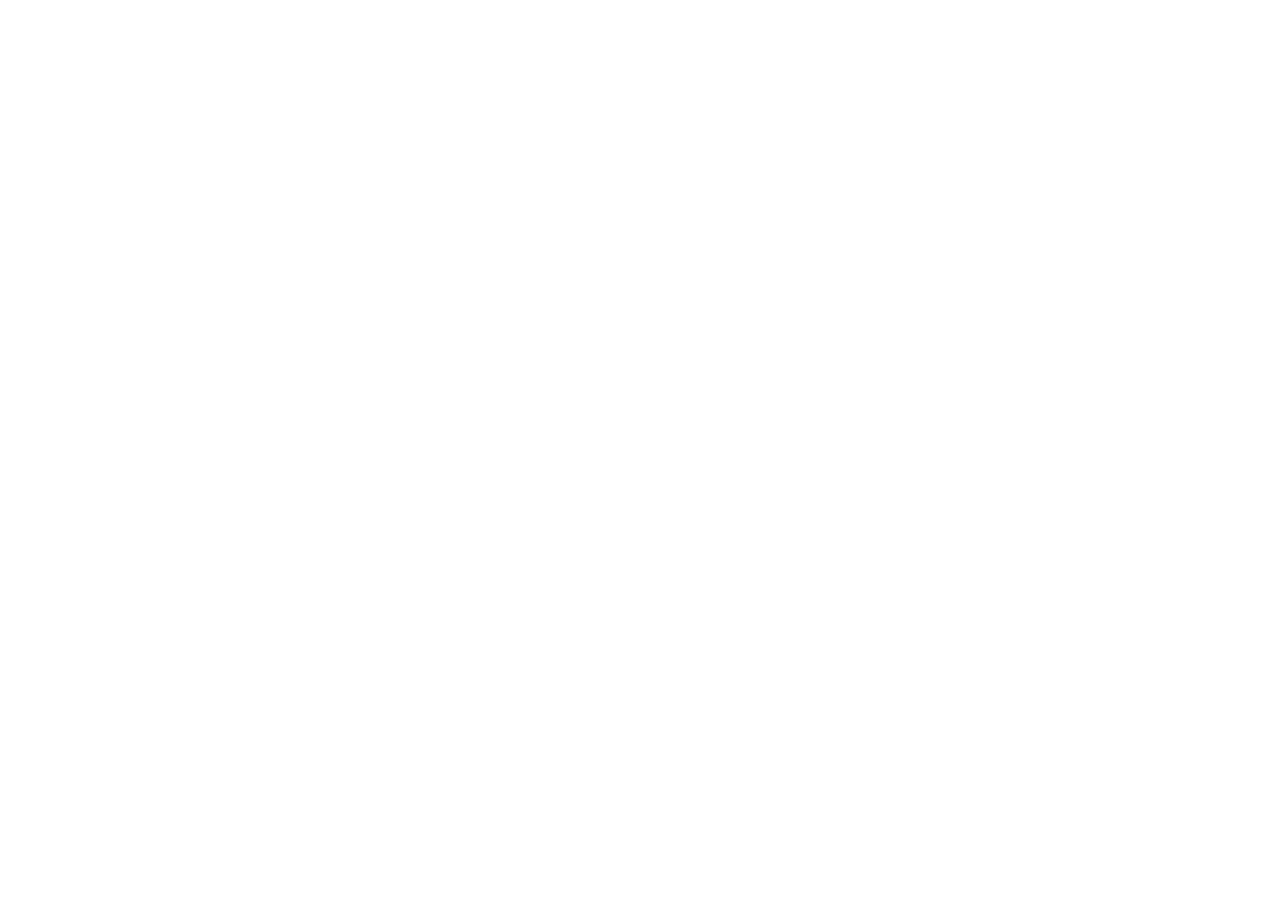
==== index.html @ 3efe01ef "html skelet sat op" ====
<!DOCTYPE html>
<html lang="da">

<head>
    <meta charset="utf-8">
    <meta name="viewport" content="width=device-width, initial-scale=1.0">
    <title>loginsite</title>
    <link rel="stylesheet" href="style.css">
</head>

<body>










    <script src="script.js"></script>
</body>

</html>
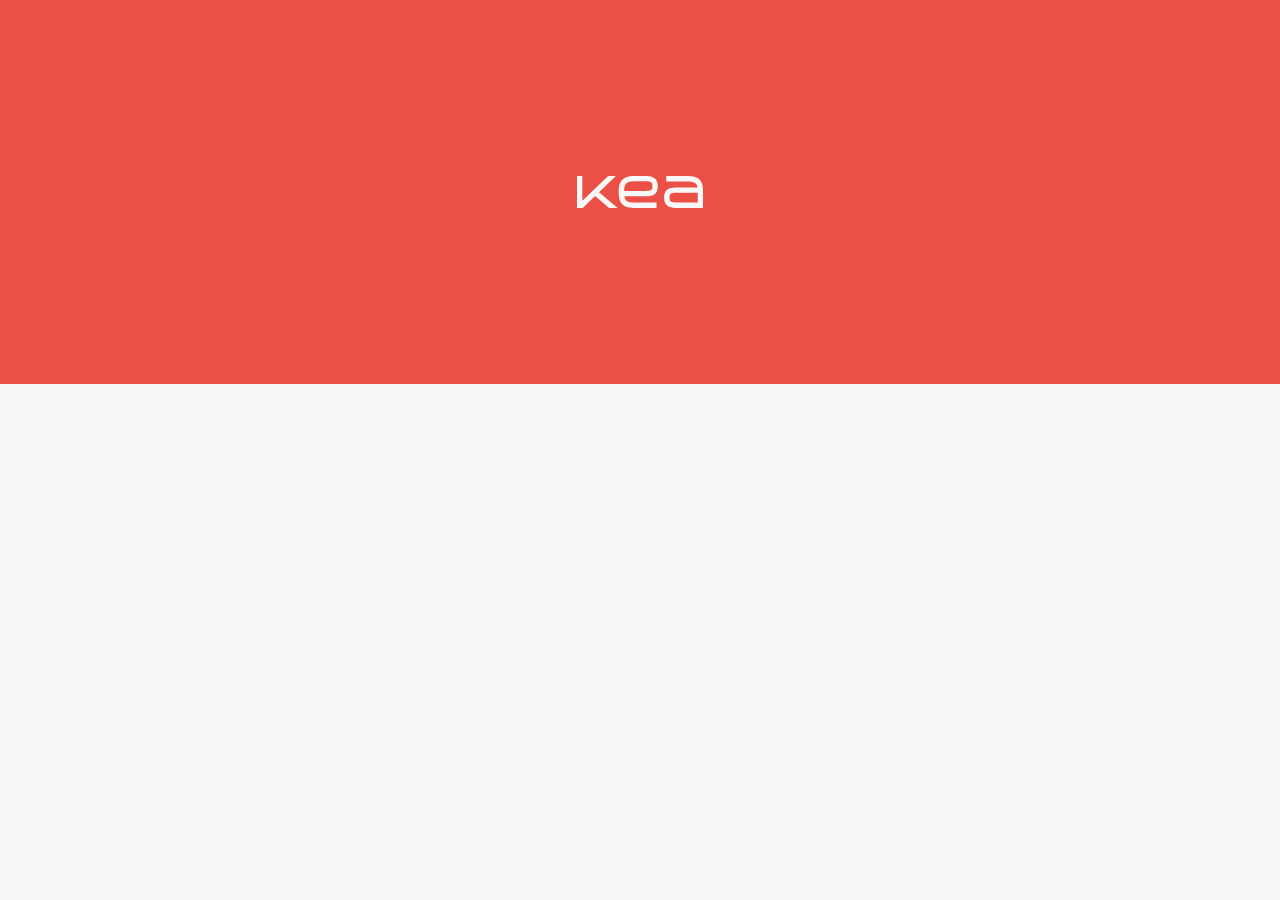
==== commit d2a379a4: "header er done" ====
--- a/index.html
+++ b/index.html
@@ -9,6 +9,21 @@
 </head>
 
 <body>
+
+    <header>
+        <img src="ui_kit/kealogo.svg" alt="kea logo">
+    </header>
+
+    <section>
+        <article></article>
+        <article></article>
+    </section>
+
+
+    <section>
+        <article></article>
+        <article></article>
+    </section>
 
 
 
--- a/style.css
+++ b/style.css
@@ -0,0 +1,30 @@
+* {
+    box-sizing: border-box;
+}
+
+
+/*LOGIN SITE*/
+
+body {
+    margin: 0;
+    width: 100;
+    background-color: #FAF7F7;
+}
+
+header {
+    display: flex;
+    flex-wrap: wrap;
+    background-color: #EA5045;
+    width: 100%;
+    height: 30vw;
+    margin: 0;
+    justify-content: center;
+}
+
+
+
+/*
+header img {
+    margin-left: 40%;
+}
+*/
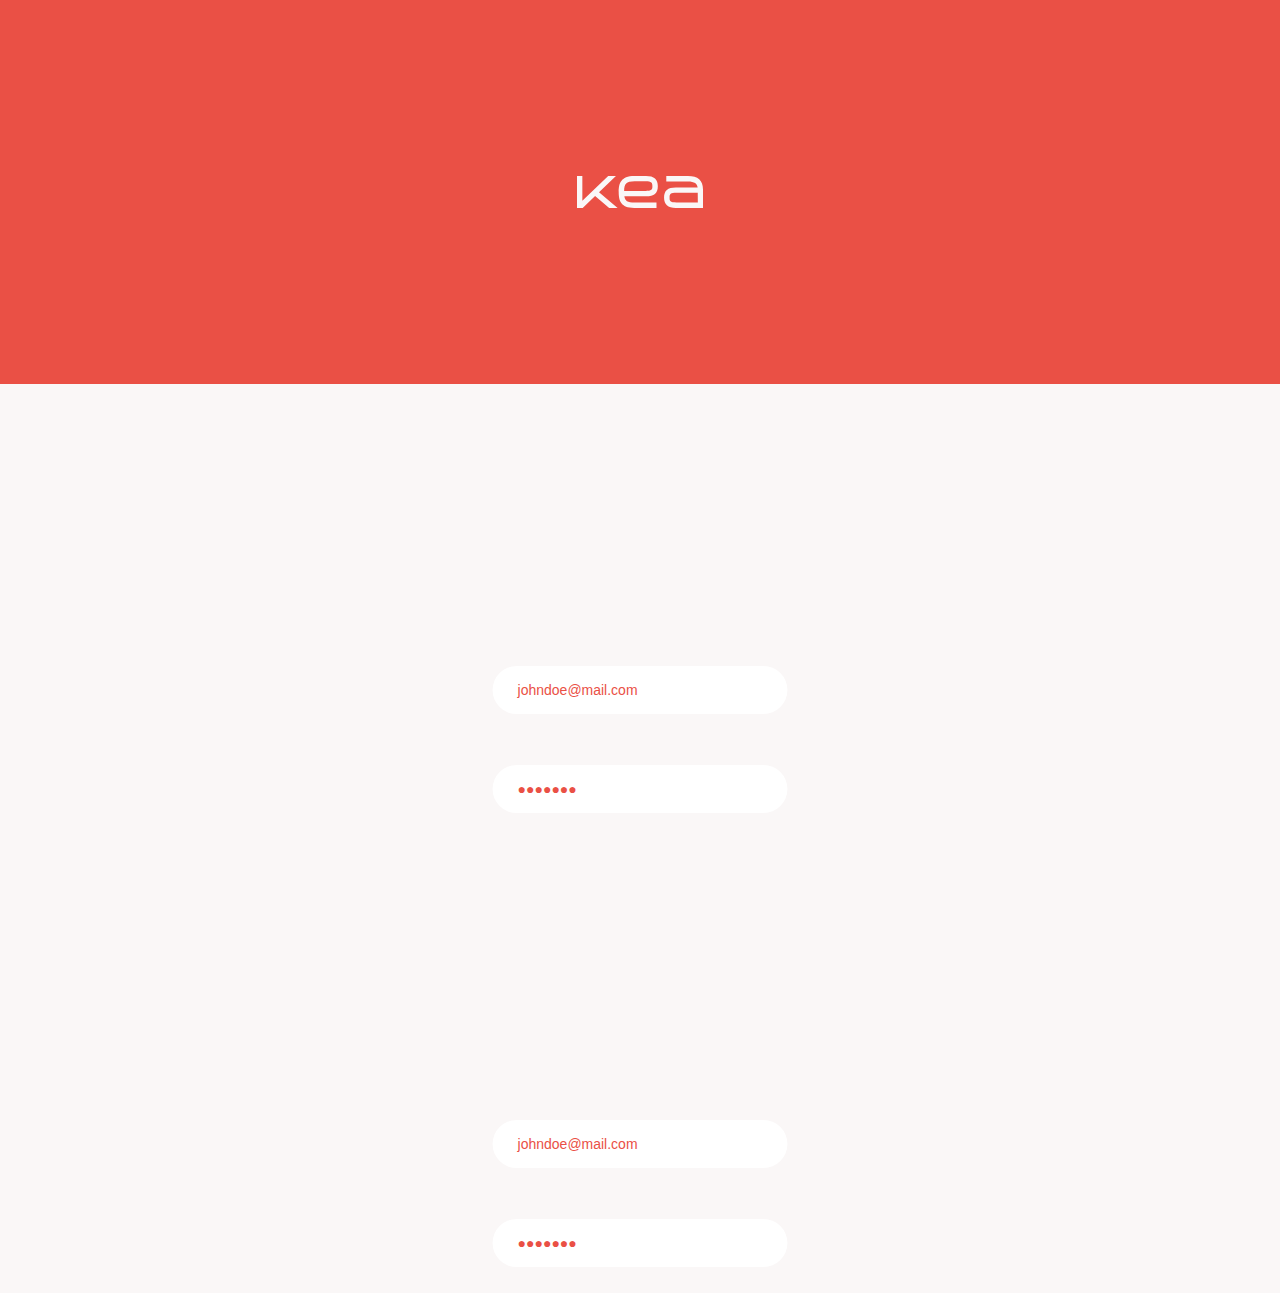
==== commit 547cc24c: "billeder sat ind på log in site" ====
--- a/index.html
+++ b/index.html
@@ -14,15 +14,20 @@
         <img src="ui_kit/kealogo.svg" alt="kea logo">
     </header>
 
-    <section>
-        <article></article>
-        <article></article>
+    <section id="login">
+        <article>
+            <img src="ui_kit/inputs.svg" alt="kea logo">
+            <img src="ui_kit/inputs-1.svg" alt="kea logo">
+
+        </article>
+
     </section>
 
 
-    <section>
-        <article></article>
-        <article></article>
+    <section id="continue">
+        <article><img src="ui_kit/inputs.svg" alt="kea logo">
+            <img src="ui_kit/inputs-1.svg" alt="kea logo"></article>
+
     </section>
 
 
@@ -35,6 +40,4 @@
 
 
     <script src="script.js"></script>
-</body>
-
-</html>
+</body></html>
--- a/style.css
+++ b/style.css
@@ -14,13 +14,39 @@
 header {
     display: flex;
     flex-wrap: wrap;
+    justify-content: center;
     background-color: #EA5045;
     width: 100%;
     height: 30vw;
     margin: 0;
-    justify-content: center;
+
 }
 
+#login article {
+    display: flex;
+    flex-wrap: wrap;
+    flex-direction: column;
+    justify-content: center;
+    margin-top: 20vw;
+}
+
+
+#login article img {
+    margin: 2vw;
+}
+
+
+#continue article {
+    display: flex;
+    flex-wrap: wrap;
+    flex-direction: column;
+    justify-content: center;
+    margin-top: 20vw;
+}
+
+#continue article img {
+    margin: 2vw;
+}
 
 
 /*
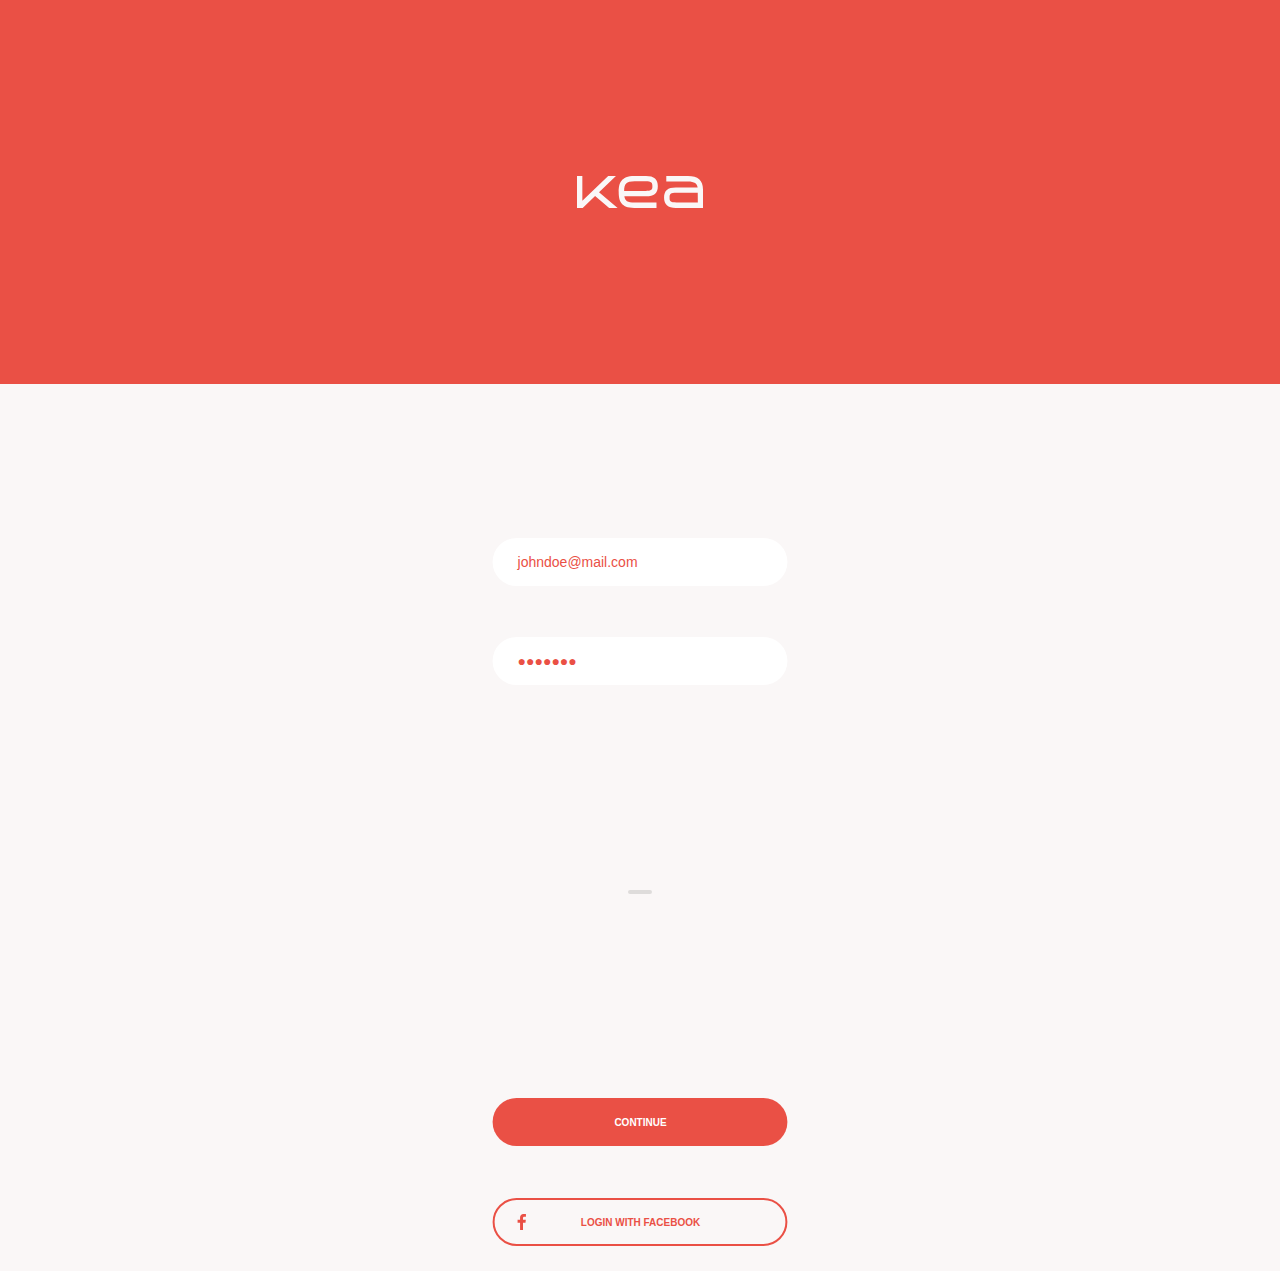
==== commit 27c92d9f: "html startside påbegyndt" ====
--- a/index.html
+++ b/index.html
@@ -16,8 +16,8 @@
 
     <section id="login">
         <article>
-            <img src="ui_kit/inputs.svg" alt="kea logo">
-            <img src="ui_kit/inputs-1.svg" alt="kea logo">
+            <img src="ui_kit/username.svg" alt="kea logo">
+            <img src="ui_kit/code.svg" alt="kea logo">
 
         </article>
 
@@ -25,8 +25,9 @@
 
 
     <section id="continue">
-        <article><img src="ui_kit/inputs.svg" alt="kea logo">
-            <img src="ui_kit/inputs-1.svg" alt="kea logo"></article>
+        <article><img src="ui_kit/Divider.svg" alt="kea logo"> </article>
+        <article><img src="ui_kit/Continue.svg" alt="kea logo">
+            <img src="ui_kit/login.svg" alt="kea logo"></article>
 
     </section>
 
--- a/style.css
+++ b/style.css
@@ -27,7 +27,7 @@
     flex-wrap: wrap;
     flex-direction: column;
     justify-content: center;
-    margin-top: 20vw;
+    margin-top: 10vw;
 }
 
 
@@ -41,7 +41,7 @@
     flex-wrap: wrap;
     flex-direction: column;
     justify-content: center;
-    margin-top: 20vw;
+    margin-top: 12vw;
 }
 
 #continue article img {
@@ -49,8 +49,4 @@
 }
 
 
-/*
-header img {
-    margin-left: 40%;
-}
-*/
+/****startside****/
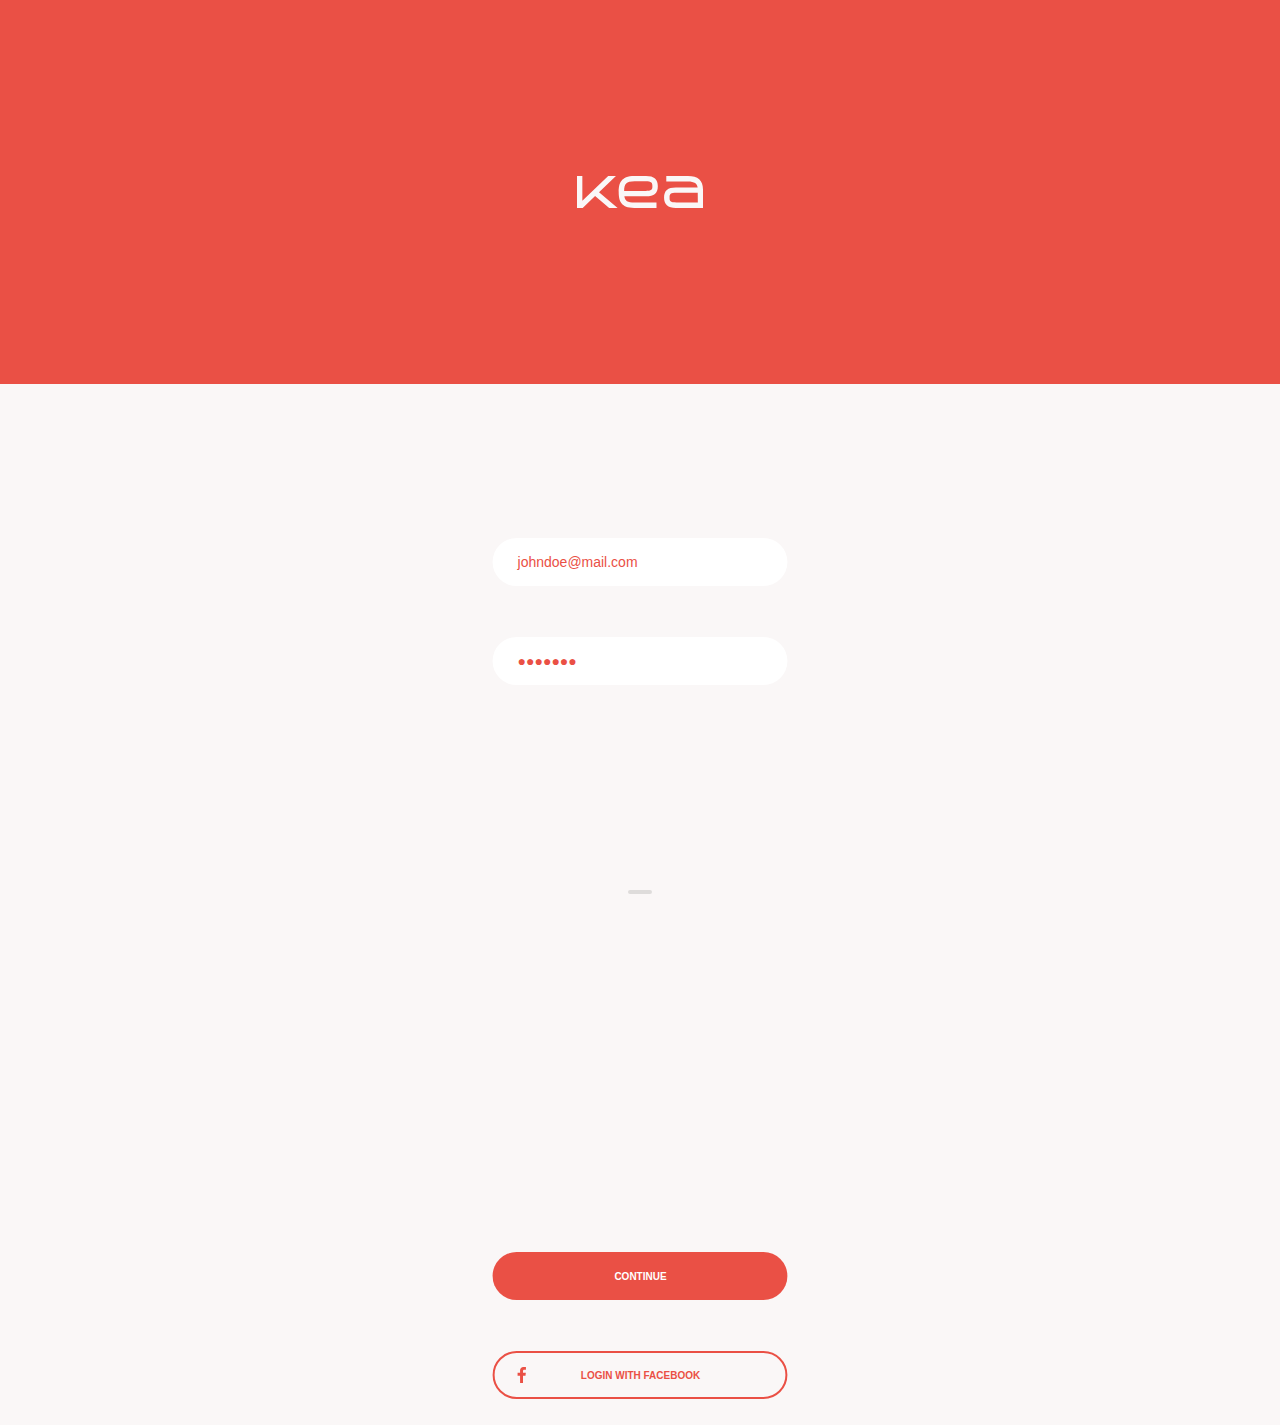
==== commit adf7e694: "html index næsten done undtaget divide img" ====
--- a/index.html
+++ b/index.html
@@ -16,29 +16,23 @@
 
     <section id="login">
         <article>
-            <img src="ui_kit/username.svg" alt="kea logo">
-            <img src="ui_kit/code.svg" alt="kea logo">
+            <img src="ui_kit/username.svg" alt="kea user">
+            <img src="ui_kit/code.svg" alt="kea code">
 
         </article>
-
     </section>
 
 
     <section id="continue">
-        <article><img src="ui_kit/Divider.svg" alt="kea logo"> </article>
-        <article><img src="ui_kit/Continue.svg" alt="kea logo">
+        <article><img src="ui_kit/Divider.svg" alt="divider"> </article>
+
+
+        <article>
+            <a href="start.html"><img src="ui_kit/Continue.svg" alt="continue"></a>
             <img src="ui_kit/login.svg" alt="kea logo"></article>
 
     </section>
 
 
-
-
-
-
-
-
-
-
     <script src="script.js"></script>
 </body></html>
--- a/style.css
+++ b/style.css
@@ -44,6 +44,15 @@
     margin-top: 12vw;
 }
 
+#continue article a {
+    display: flex;
+    flex-wrap: wrap;
+    flex-direction: column;
+    justify-content: center;
+    margin-top: 12vw;
+}
+
+
 #continue article img {
     margin: 2vw;
 }
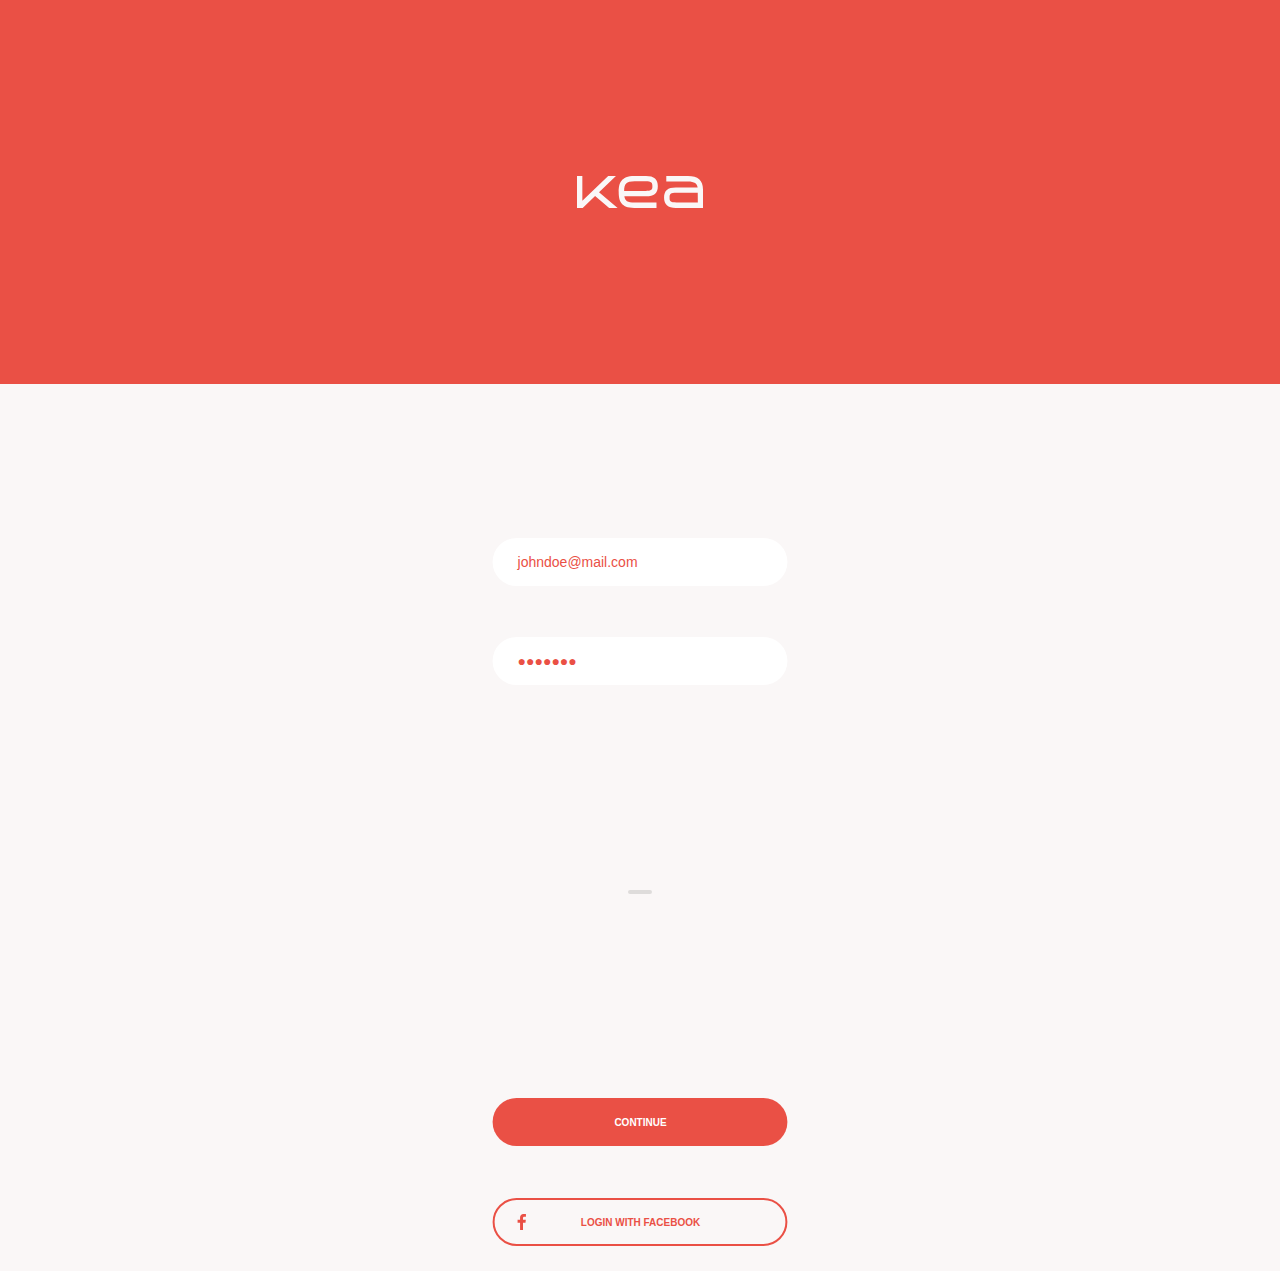
==== commit 7f1f5004: "box til startside igangsat" ====
--- a/index.html
+++ b/index.html
@@ -24,11 +24,11 @@
 
 
     <section id="continue">
-        <article><img src="ui_kit/Divider.svg" alt="divider"> </article>
+        <article><img src="ui_kit/Divider.svg" alt="divider">
 
 
-        <article>
-            <a href="start.html"><img src="ui_kit/Continue.svg" alt="continue"></a>
+
+            <a href="start.html"><img src="ui_kit/Continue.svg" alt="start"></a>
             <img src="ui_kit/login.svg" alt="kea logo"></article>
 
     </section>
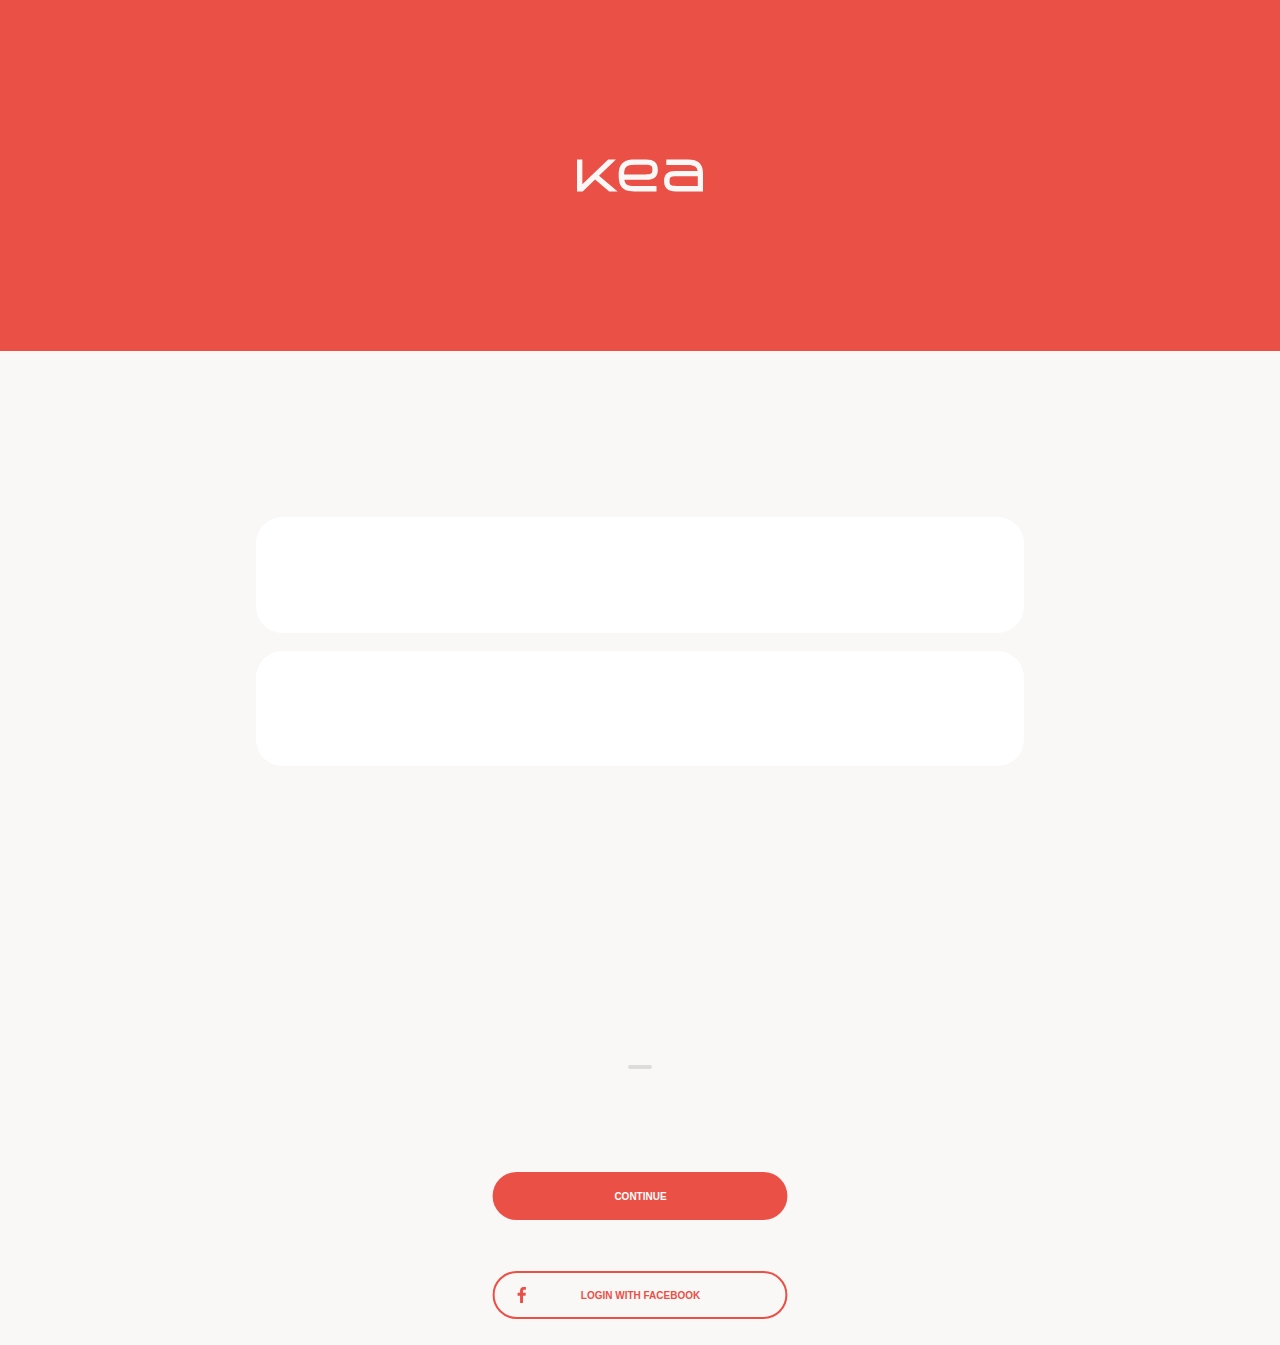
==== commit 27546340: "aflevering" ====
--- a/index.html
+++ b/index.html
@@ -15,11 +15,14 @@
     </header>
 
     <section id="login">
-        <article>
-            <img src="ui_kit/username.svg" alt="kea user">
-            <img src="ui_kit/code.svg" alt="kea code">
 
-        </article>
+
+        <form>
+            <input type="text" name="fname"><br>
+            <input type="text" name="lname"><br>
+
+        </form>
+
     </section>
 
 
--- a/style.css
+++ b/style.css
@@ -1,6 +1,20 @@
 * {
     box-sizing: border-box;
-}
+    margin: 0;
+}
+
+img {
+    max-width: 100%
+}
+
+/*FONTS*/
+
+@font-face {
+    font-family: canada-type-gibson;
+
+}
+
+
 
 
 /*LOGIN SITE*/
@@ -17,39 +31,45 @@
     justify-content: center;
     background-color: #EA5045;
     width: 100%;
-    height: 30vw;
+    height: 39vh;
     margin: 0;
-
-}
-
-#login article {
+}
+
+form {
     display: flex;
     flex-wrap: wrap;
     flex-direction: column;
     justify-content: center;
-    margin-top: 10vw;
-}
-
-
-#login article img {
-    margin: 2vw;
-}
+    margin-top: 13vw;
+}
+
+
+input {
+    height: 9vw;
+    width: 60vw;
+    border-radius: 2em;
+    border: 1px #eeee;
+    margin-left: 20vw;
+    font-family: ;
+    color: #EA5045;
+
+}
+
+
 
 
 #continue article {
     display: flex;
     flex-wrap: wrap;
     flex-direction: column;
-    justify-content: center;
-    margin-top: 12vw;
+    margin-top: 20vw;
 }
 
 #continue article a {
     display: flex;
     flex-wrap: wrap;
     flex-direction: column;
-    justify-content: center;
-    margin-top: 12vw;
+    margin-top: 4vw;
 }
 
 
@@ -57,5 +77,224 @@
     margin: 2vw;
 }
 
-
-/****startside****/
+/*******burgermenu***********/
+.hidden {
+    /*    display: none;*/
+    /*    transform: scale(0);*/
+    transform: translateX(+100%);
+    opacity: 0;
+}
+
+#menuknap {
+    display: inline-block;
+    position: absolute;
+    z-index: 4000;
+    right: 3vw;
+}
+
+
+
+/*postion får det til at ligge sig ovenpå det hele*/
+#menu {
+    display: flex;
+    flex-wrap: wrap;
+    flex-direction: column;
+    list-style-type: none;
+    transition: transform .3s;
+    transform-origin: top left;
+    background-color: #3F3140;
+    width: 100vw;
+    height: 100%;
+    position: fixed;
+    top: 0;
+    left: 0;
+    text-align: center;
+
+
+
+
+}
+
+#menu a {
+    color: #EA847C;
+    font-family: gibson, sans-serif;
+    font-size: 1.2em;
+    font-weight: 600;
+    text-decoration: none;
+    margin-bottom: 5px;
+}
+
+
+#menu img {
+    margin-top: 95px;
+    margin-bottom: 60px;
+    right: 5;
+}
+
+
+
+
+.footer {
+
+    bottom: 0;
+    left: 0;
+    position: absolute;
+    width: 100%;
+    background-color: #EA847C;
+    height: 6vh;
+    color: white;
+    font-family: gibson, sans-serif;
+    font-weight: 500;
+    font-size: 1.2rem;
+
+}
+
+
+.footer p {
+    margin-top: 2vw;
+}
+
+
+
+
+@media only screen and (min-width: 1600px) {
+
+    #menuknap {
+        display: none;
+    }
+
+    #menu.hidden {
+        transform: translateX(0);
+        opacity: 1;
+    }
+
+    #menu li {
+        display: inline-block;
+    }
+}
+
+
+/********startside**********/
+
+
+.profil {
+    position: absolute;
+    right: 10vw;
+}
+
+
+.header2 {
+    display: flex;
+    flex-wrap: wrap;
+    justify-content: space-between;
+    background-color: #EA5045;
+    width: 100%;
+    height: 12vw;
+    padding: 4vw;
+
+
+
+}
+
+figcaption {
+    color: #EA847C;
+    font-family: gibson, sans-serif;
+    font-weight: 500;
+    text-align: center;
+    font-size: 0.9rem;
+    align-items: baseline;
+
+}
+
+
+#box {
+    display: flex;
+    flex-wrap: wrap;
+    margin-top: 10px;
+    justify-content: space-between;
+    margin-left: 10px;
+    margin-right: 10px;
+
+
+}
+
+.box1row {
+    background-color: #FFFFFF;
+    padding: 15px;
+    width: 30vw;
+    height: 29vw;
+    margin-bottom: 2vw;
+
+
+}
+
+.box1row img {
+    margin-left: 8vw;
+    margin-top: 5vw;
+}
+
+
+
+
+.box2row {
+    background-color: #FFFFFF;
+    padding: 15px;
+    width: 63vw;
+    height: 29vw;
+    margin-bottom: 2vw;
+
+}
+
+.box3row {
+    background-color: #FFFFFF;
+    padding: 30px;
+    width: 63.3vw;
+    height: 60vw;
+}
+
+h1 {
+    color: #EA847C;
+    font-family: gibson, sans-serif;
+    font-weight: 600;
+    font-size: 2rem;
+    margin-top: 9vw;
+    margin-left: 10vw
+}
+
+h2 {
+    color: #EA847C;
+    font-family: gibson, sans-serif;
+    font-weight: 600;
+    font-size: 2rem;
+    margin-top: 18vw;
+    margin-left: 15vw
+}
+
+
+.box_left {
+    display: flex;
+    flex-wrap: wrap;
+    flex-direction: column;
+}
+
+#box_1 {
+    display: flex;
+    flex-wrap: wrap;
+    justify-content: space-between;
+    margin-left: 10px;
+    margin-right: 10px;
+
+
+}
+
+
+#box_2 {
+    display: flex;
+    flex-wrap: wrap;
+    justify-content: space-between;
+    margin-left: 10px;
+    margin-right: 10px;
+}
+
+
+/**********skema*****************/
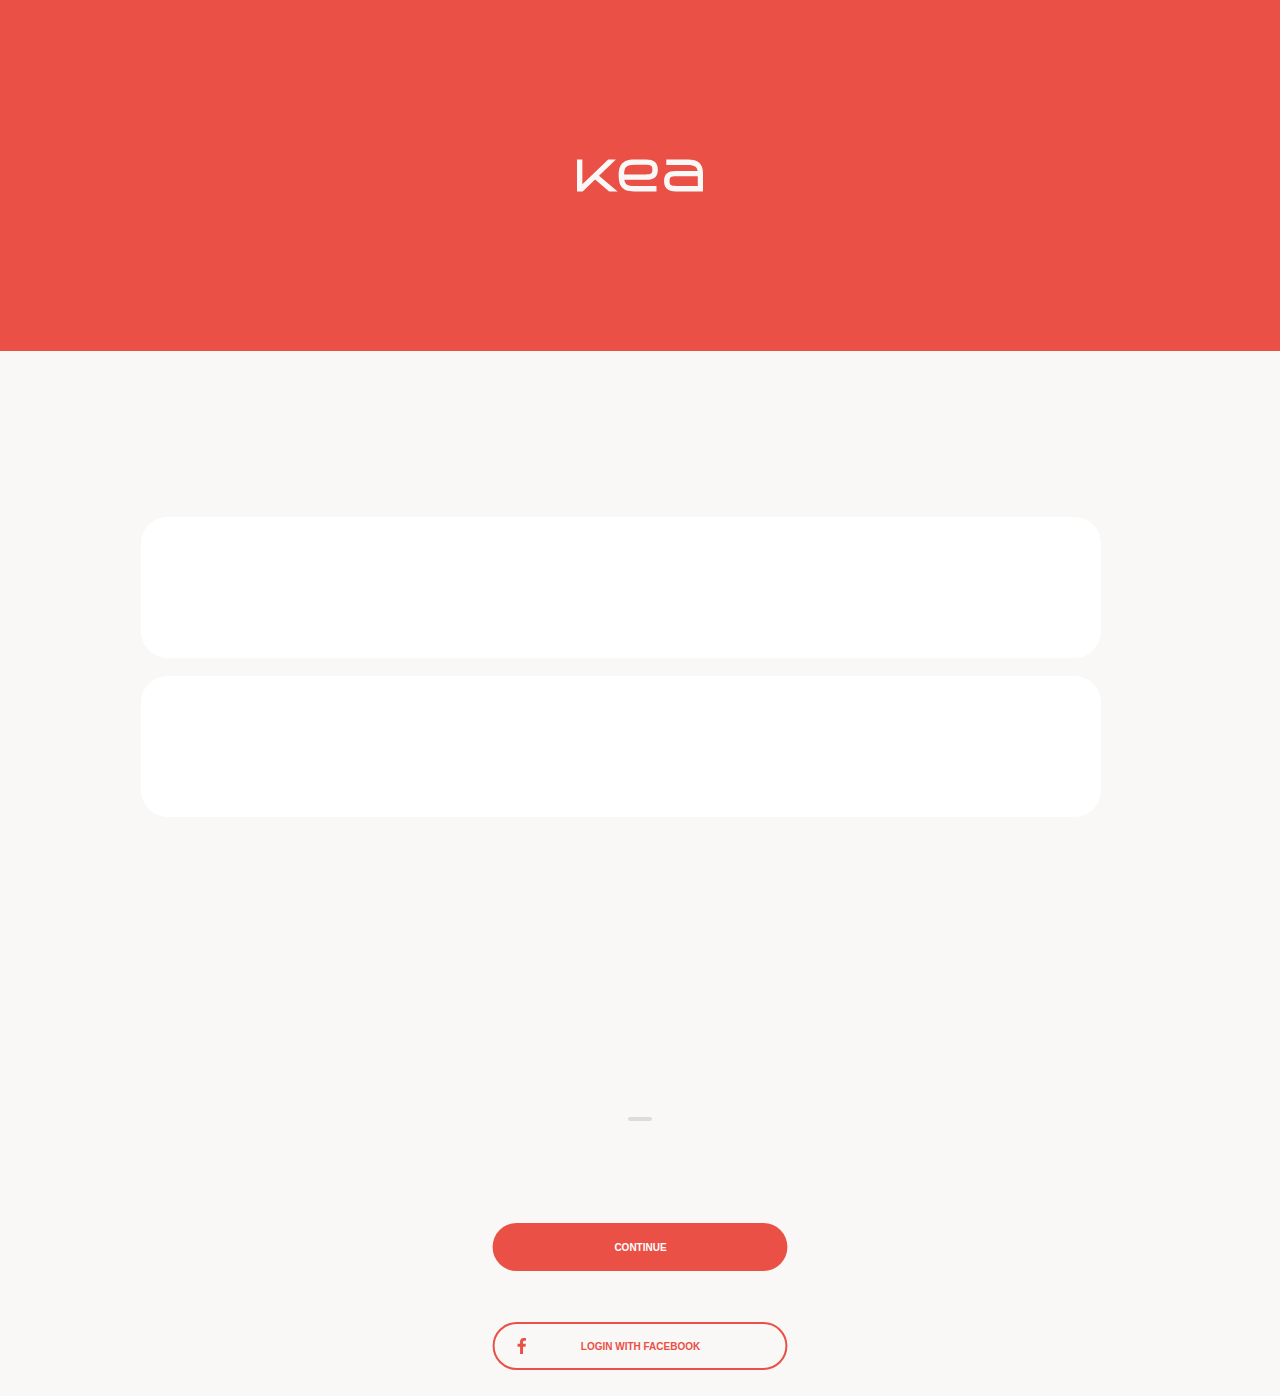
==== commit 5daf3b40: "done" ====
--- a/index.html
+++ b/index.html
@@ -19,7 +19,7 @@
 
         <form>
             <input type="text" name="fname"><br>
-            <input type="text" name="lname"><br>
+            <input type="password" name="lname"><br>
 
         </form>
 
--- a/style.css
+++ b/style.css
@@ -1,10 +1,13 @@
+/*****************   Generelle indstillinger *************************/
+
+
 * {
     box-sizing: border-box;
-    margin: 0;
+    margin: 0rem;
 }
 
 img {
-    max-width: 100%
+    max-width: 100%;
 }
 
 /*FONTS*/
@@ -15,13 +18,13 @@
 }
 
 
-
-
-/*LOGIN SITE*/
+/*********************************************************************/
+
+/*********************  Log-in site  ******************************/
 
 body {
-    margin: 0;
-    width: 100;
+    margin: 0vw;
+    width: 100%;
     background-color: #FAF7F7;
 }
 
@@ -45,12 +48,12 @@
 
 
 input {
-    height: 9vw;
-    width: 60vw;
+    height: 11vw;
+    width: 75vw;
     border-radius: 2em;
     border: 1px #eeee;
-    margin-left: 20vw;
-    font-family: ;
+    margin-left: 11vw;
+    font-family: canada-type-gibson;
     color: #EA5045;
 
 }
@@ -77,18 +80,21 @@
     margin: 2vw;
 }
 
-/*******burgermenu***********/
+
+/*********************************************************************/
+
+/*********************  Burgermenuen  ********************************/
 .hidden {
     /*    display: none;*/
     /*    transform: scale(0);*/
     transform: translateX(+100%);
-    opacity: 0;
+    display: none;
 }
 
 #menuknap {
     display: inline-block;
     position: absolute;
-    z-index: 4000;
+    z-index: 15;
     right: 3vw;
 }
 
@@ -99,18 +105,16 @@
     display: flex;
     flex-wrap: wrap;
     flex-direction: column;
-    list-style-type: none;
     transition: transform .3s;
     transform-origin: top left;
     background-color: #3F3140;
-    width: 100vw;
     height: 100%;
     position: fixed;
-    top: 0;
-    left: 0;
+    top: 0%;
+    left: 0%;
+    right: 0%;
     text-align: center;
-
-
+    z-index: 9;
 
 
 }
@@ -118,17 +122,18 @@
 #menu a {
     color: #EA847C;
     font-family: gibson, sans-serif;
-    font-size: 1.2em;
+    font-size: 1.1rem;
     font-weight: 600;
     text-decoration: none;
-    margin-bottom: 5px;
+    margin-bottom: 8vw;
+
 }
 
 
 #menu img {
     margin-top: 95px;
     margin-bottom: 60px;
-    right: 5;
+    right: 5vw;
 }
 
 
@@ -157,7 +162,7 @@
 
 
 
-@media only screen and (min-width: 1600px) {
+@media only screen and (min-width: 1200px) {
 
     #menuknap {
         display: none;
@@ -168,15 +173,15 @@
         opacity: 1;
     }
 
-    #menu li {
-        display: inline-block;
-    }
-}
-
-
-/********startside**********/
-
-
+
+}
+
+
+/*************************startside***********************************/
+
+
+
+/****************************header***********************************/
 .profil {
     position: absolute;
     right: 10vw;
@@ -195,6 +200,27 @@
 
 
 }
+
+
+
+/*******************************************************************/
+/**************************boxene***********************************/
+
+
+#startside {
+    display: flex;
+    flex-wrap: wrap;
+    justify-content: space-between;
+    margin-left: 10px;
+    margin-right: 10px;
+    margin-top: 10px;
+
+
+
+}
+
+
+/*****************Overskrifter under ikoner **************************/
 
 figcaption {
     color: #EA847C;
@@ -202,23 +228,19 @@
     font-weight: 500;
     text-align: center;
     font-size: 0.9rem;
-    align-items: baseline;
-
-}
-
-
-#box {
-    display: flex;
-    flex-wrap: wrap;
-    margin-top: 10px;
-    justify-content: space-between;
-    margin-left: 10px;
-    margin-right: 10px;
-
-
-}
-
-.box1row {
+    margin-top: 0.5rem;
+    margin-left:
+
+
+
+
+
+}
+
+
+/***************** den mindste box **********************************/
+
+.box_small {
     background-color: #FFFFFF;
     padding: 15px;
     width: 30vw;
@@ -228,15 +250,17 @@
 
 }
 
-.box1row img {
-    margin-left: 8vw;
+.box_small img {
+    margin-left: 6vw;
     margin-top: 5vw;
-}
-
-
-
-
-.box2row {
+
+}
+
+
+/************************* den lange box *****************************/
+
+
+.box_long {
     background-color: #FFFFFF;
     padding: 15px;
     width: 63vw;
@@ -245,21 +269,33 @@
 
 }
 
-.box3row {
+.box_long h1 {
+    color: #EA847C;
+    font-family: canada-type-gibson;
+    font-weight: 600;
+    font-size: 2rem;
+    margin-top: 98w;
+
+}
+
+/************************** den "store" box **************************/
+
+
+.box_left {
+    display: flex;
+    flex-wrap: wrap;
+    flex-direction: column;
+}
+
+
+.box_big {
     background-color: #FFFFFF;
     padding: 30px;
     width: 63.3vw;
     height: 60vw;
 }
 
-h1 {
-    color: #EA847C;
-    font-family: gibson, sans-serif;
-    font-weight: 600;
-    font-size: 2rem;
-    margin-top: 9vw;
-    margin-left: 10vw
-}
+
 
 h2 {
     color: #EA847C;
@@ -267,34 +303,127 @@
     font-weight: 600;
     font-size: 2rem;
     margin-top: 18vw;
-    margin-left: 15vw
-}
-
-
-.box_left {
-    display: flex;
-    flex-wrap: wrap;
-    flex-direction: column;
-}
-
-#box_1 {
-    display: flex;
-    flex-wrap: wrap;
-    justify-content: space-between;
-    margin-left: 10px;
-    margin-right: 10px;
-
-
-}
-
-
-#box_2 {
-    display: flex;
-    flex-wrap: wrap;
-    justify-content: space-between;
-    margin-left: 10px;
-    margin-right: 10px;
-}
-
-
-/**********skema*****************/
+    margin-left: 10vw;
+}
+
+
+
+
+
+
+
+/*********************************************************************/
+/*************************  afleveringer  ****************************/
+
+
+
+h1 {
+    font-family: canada-type-gibson;
+    color: black;
+    font-weight: 600;
+    font-size: 2rem;
+    margin-top: 5vw;
+    margin-left: 5vw;
+}
+
+h3 {
+
+    font-family: canada-type-gibson;
+    color: #EA5045;
+    margin-left: 5vw;
+    font-weight: 600;
+
+
+}
+
+/*************************  grå box  ****************************/
+
+
+.grey {
+    background-color: #DEDCDB;
+    margin-left: 5vw;
+    margin-right: 5vw;
+    margin-top: 5vw;
+    margin-bottom: 10vw;
+}
+
+.grey h4 {
+    font-family: canada-type-gibson;
+    font-size: 0.7rem;
+    font-weight: 600;
+    padding: 7px;
+
+
+}
+
+
+.txt {
+    font-family: canada-type-gibson;
+    font-size: 0.7rem;
+    font-weight: 400;
+    padding: 7px;
+
+}
+
+.txt2 {
+    font-family: canada-type-gibson;
+    font-size: 0.7rem;
+    font-weight: 400;
+    margin-top: 1rem;
+
+
+}
+
+.flexcontainer {
+    display: flex;
+    justify-content: flex-end;
+    padding-right: 10px;
+}
+
+.link {
+    /*
+    position: relative;
+    left: 82vw;
+    bottom: 2vw;
+*/
+}
+
+#pil {
+    position: relative;
+    left: 84vw;
+    bottom: 2vw;
+}
+
+.link2 {
+    position: relative;
+    left: 75vw;
+    bottom: 2vw;
+}
+
+#dropdown {
+    background-color: white;
+    list-style: none;
+    background-size: 100%;
+    margin: 0;
+    font-family: canada-type-gibson;
+    font-weight: 600;
+
+
+}
+
+#dropdown li {
+    border: 1px solid #DEDCDB;
+    padding: 2rem;
+    list-style-position: outside;
+
+
+}
+
+
+ul {
+    margin: 0;
+    padding: 0;
+    list-style-type: none;
+}
+
+/*******************************************************************/
